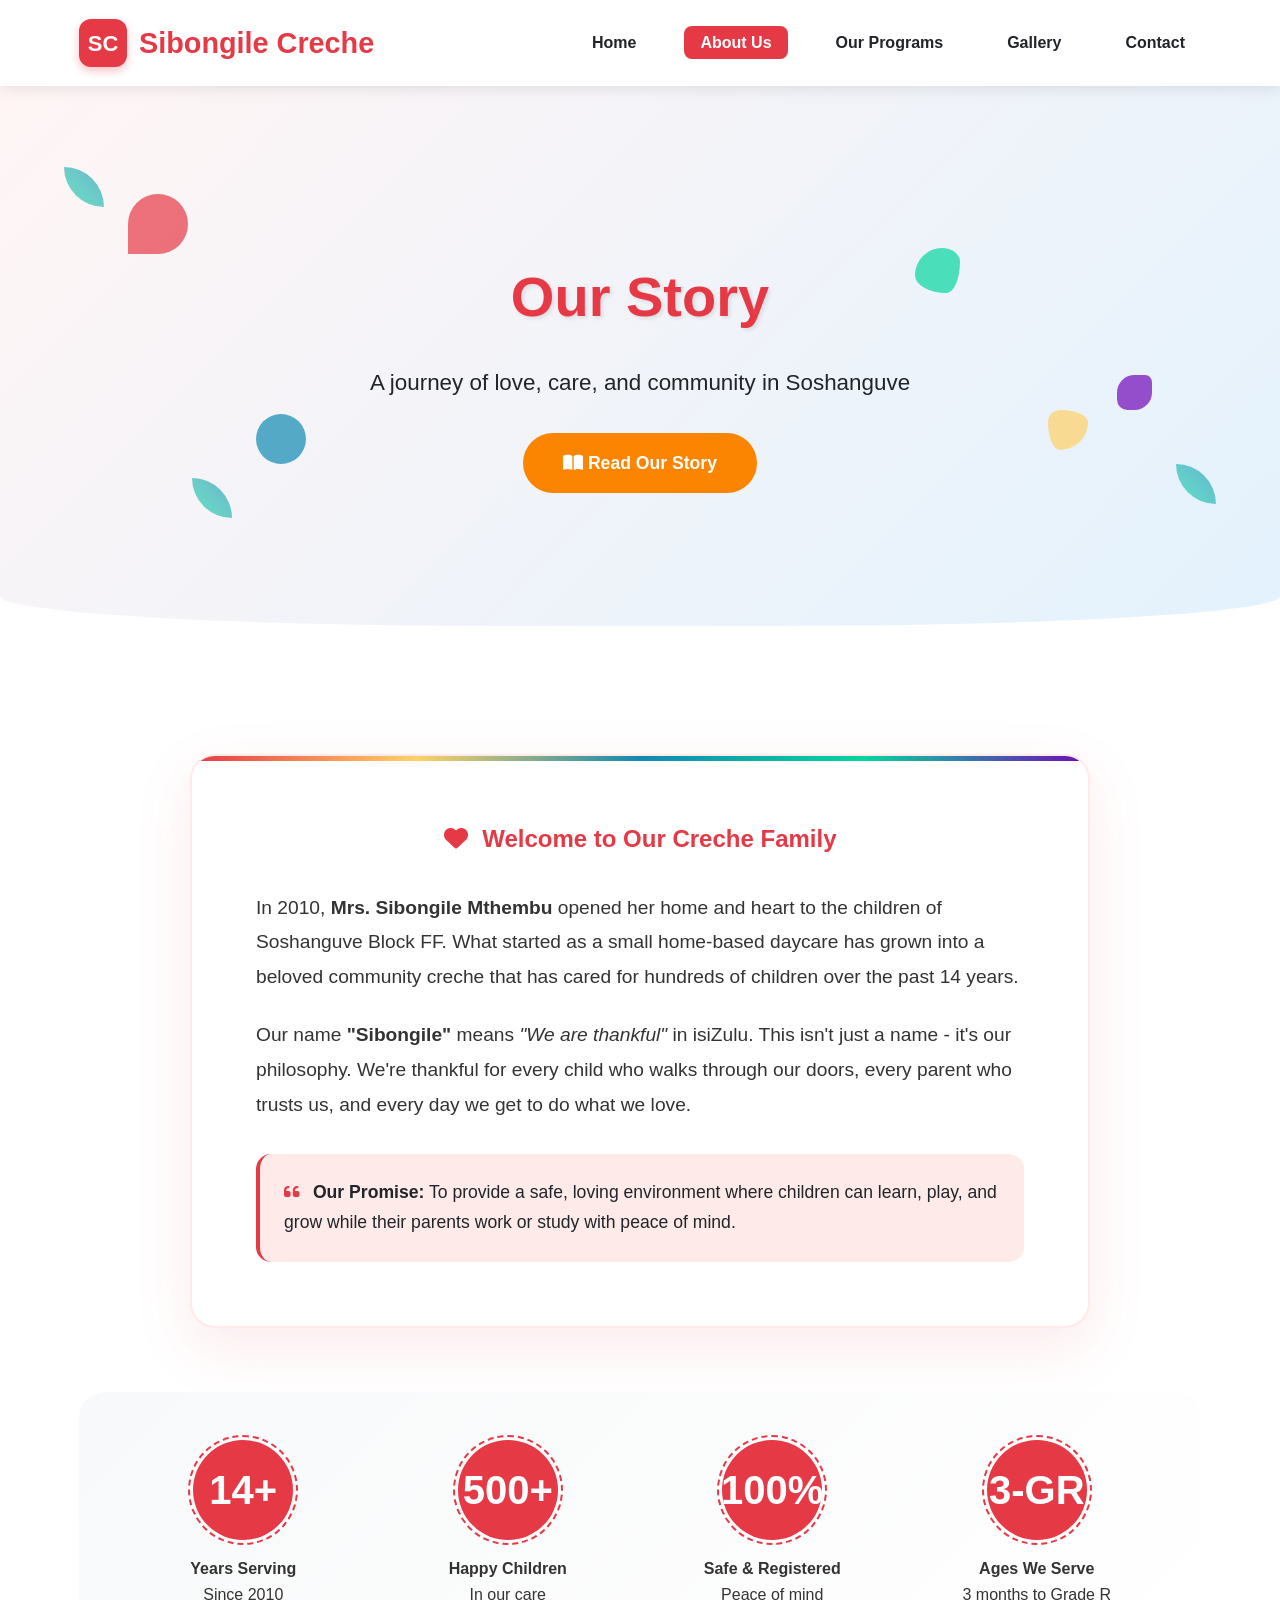
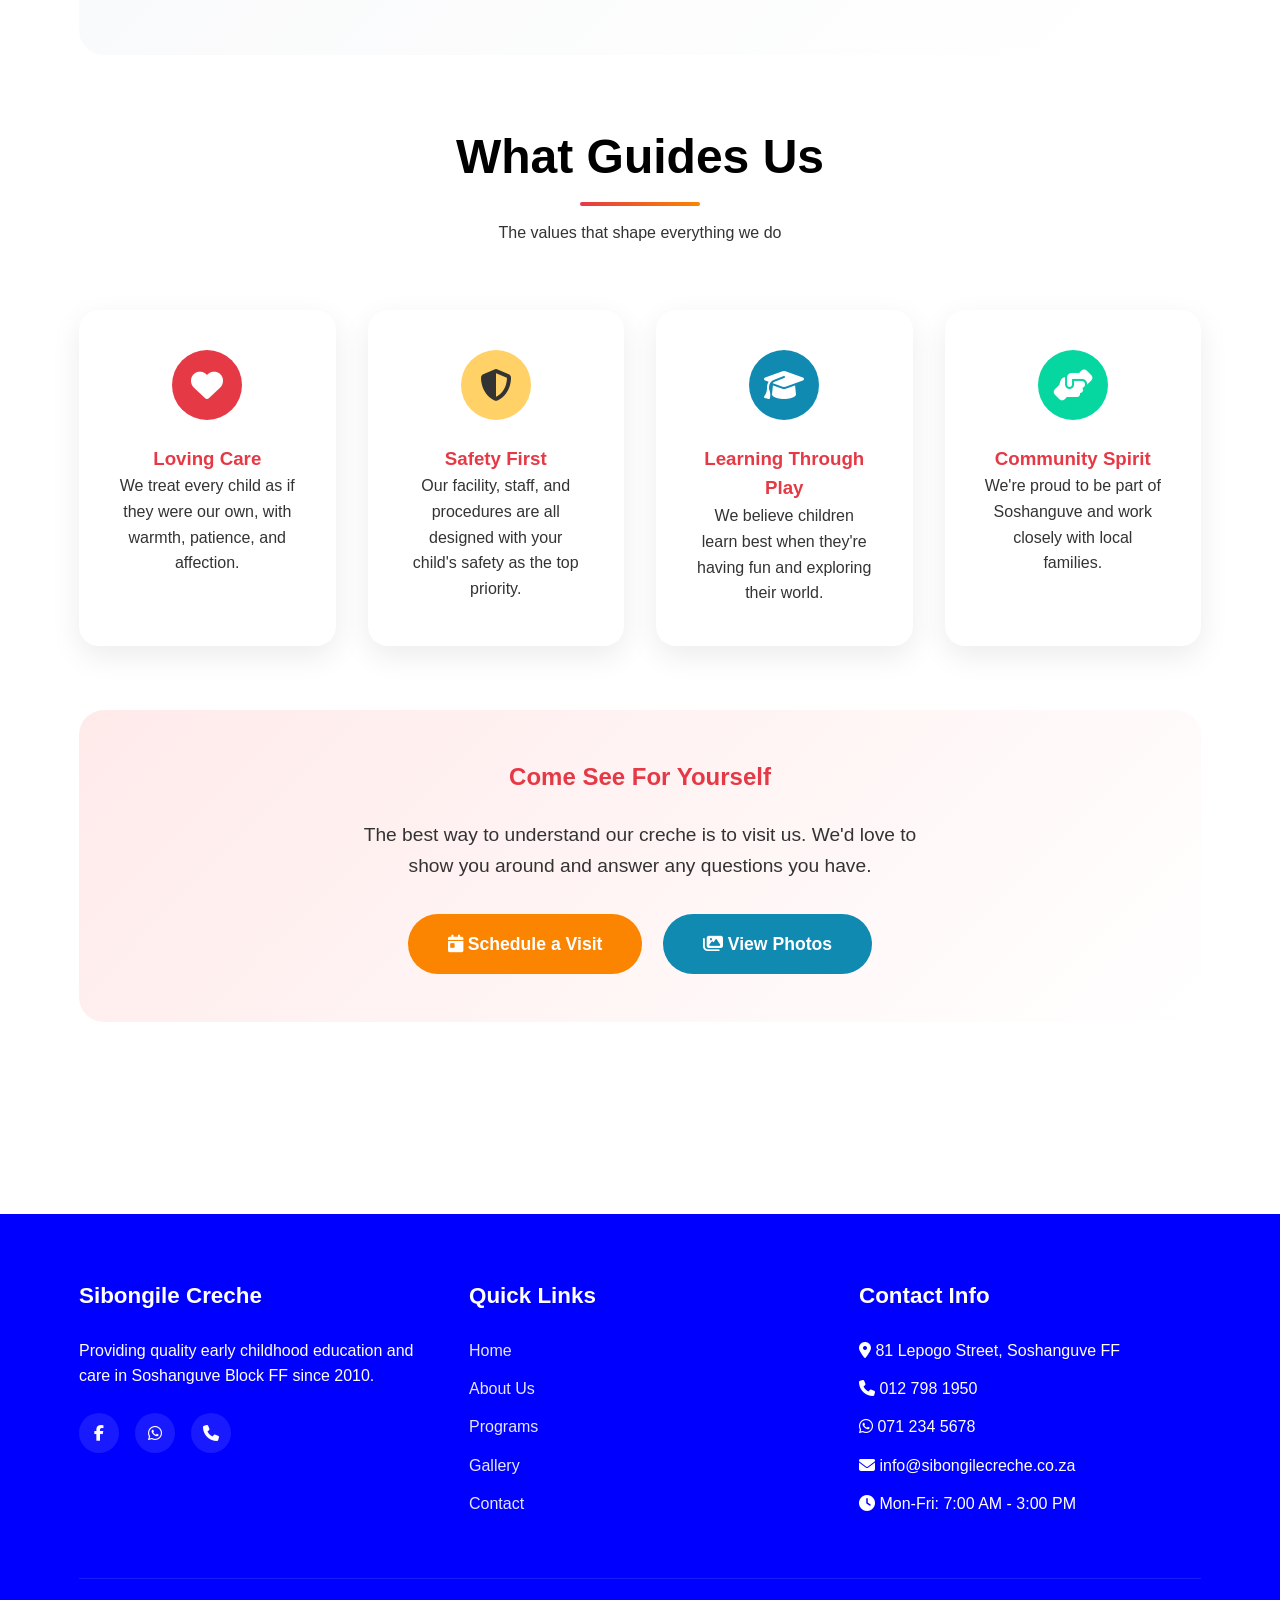
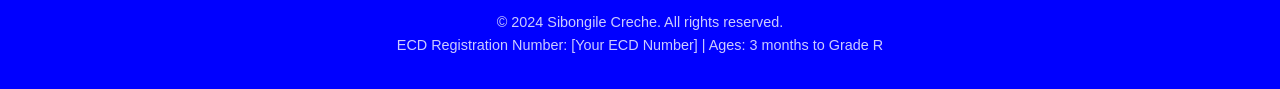
==== about_us.html @ a772001f "Initial commit" ====
<!DOCTYPE html>
<html lang="en">
<head>
    <meta charset="UTF-8">
    <meta name="viewport" content="width=device-width, initial-scale=1.0">
    <title>About Us | Sibongile Creche</title>
    <link rel="stylesheet" href="css_assets/myfirst.css">
    <link rel="stylesheet" href="https://cdnjs.cloudflare.com/ajax/libs/font-awesome/6.4.0/css/all.min.css">
    <style>
        /* Special About Us Page Styles */
        .about-hero-special {
            background: linear-gradient(135deg, #fff5f5 0%, #e3f2fd 100%);
            color: var(--text-dark);
            text-align: center;
            padding: 8rem 1rem 6rem;
            position: relative;
            overflow: hidden;
            min-height: 60vh;
            display: flex;
            align-items: center;
            border-radius: 0 0 40% 40% / 0 0 30px 30px;
        }
        
        /* Animated Background Elements */
        .floating-element {
            position: absolute;
            opacity: 0.7;
            z-index: 0;
            pointer-events: none;
        }
        
        .element-1 {
            width: 60px;
            height: 60px;
            background: var(--primary-red);
            border-radius: 50% 50% 50% 0;
            top: 20%;
            left: 10%;
            animation: float1 20s infinite ease-in-out;
        }
        
        .element-2 {
            width: 40px;
            height: 40px;
            background: var(--sun-yellow);
            border-radius: 30% 70% 70% 30% / 30% 30% 70% 70%;
            top: 60%;
            right: 15%;
            animation: float2 25s infinite ease-in-out;
        }
        
        .element-3 {
            width: 50px;
            height: 50px;
            background: var(--sky-blue);
            border-radius: 50%;
            bottom: 30%;
            left: 20%;
            animation: float3 30s infinite ease-in-out;
        }
        
        .element-4 {
            width: 45px;
            height: 45px;
            background: var(--ocean-blue);
            border-radius: 60% 40% 30% 70% / 60% 30% 70% 40%;
            top: 30%;
            right: 25%;
            animation: float4 22s infinite ease-in-out;
        }
        
        .element-5 {
            width: 35px;
            height: 35px;
            background: var(--violet);
            border-radius: 50% 20% 50% 30%;
            bottom: 40%;
            right: 10%;
            animation: float5 28s infinite ease-in-out;
        }
        
        /* Leaf/Flower Shapes */
        .leaf {
            position: absolute;
            width: 40px;
            height: 40px;
            background: linear-gradient(45deg, var(--ocean-blue), var(--sky-blue));
            border-radius: 0 100%;
            opacity: 0.6;
            z-index: 0;
            pointer-events: none;
        }
        
        .leaf-1 {
            top: 15%;
            left: 5%;
            transform: rotate(45deg);
            animation: leafFloat1 35s infinite linear;
        }
        
        .leaf-2 {
            top: 70%;
            right: 5%;
            transform: rotate(135deg);
            animation: leafFloat2 40s infinite linear;
        }
        
        .leaf-3 {
            bottom: 20%;
            left: 15%;
            transform: rotate(225deg);
            animation: leafFloat3 30s infinite linear;
        }
        
        /* Animations */
        @keyframes float1 {
            0%, 100% { transform: translate(0, 0) rotate(0deg); }
            25% { transform: translate(20px, -30px) rotate(90deg); }
            50% { transform: translate(-15px, -20px) rotate(180deg); }
            75% { transform: translate(10px, 15px) rotate(270deg); }
        }
        
        @keyframes float2 {
            0%, 100% { transform: translate(0, 0) rotate(0deg); }
            33% { transform: translate(-25px, 20px) rotate(120deg); }
            66% { transform: translate(20px, -15px) rotate(240deg); }
        }
        
        @keyframes float3 {
            0%, 100% { transform: translate(0, 0) scale(1); }
            50% { transform: translate(30px, 30px) scale(1.2); }
        }
        
        @keyframes float4 {
            0%, 100% { transform: translate(0, 0) rotate(0deg); }
            50% { transform: translate(-20px, -20px) rotate(180deg); }
        }
        
        @keyframes float5 {
            0% { transform: translate(0, 0) rotate(0deg); }
            100% { transform: translate(100px, 100px) rotate(360deg); }
        }
        
        @keyframes leafFloat1 {
            0% { transform: translate(0, 0) rotate(45deg); }
            25% { transform: translate(50px, -30px) rotate(90deg); }
            50% { transform: translate(100px, 20px) rotate(135deg); }
            75% { transform: translate(50px, 50px) rotate(180deg); }
            100% { transform: translate(0, 0) rotate(225deg); }
        }
        
        @keyframes leafFloat2 {
            0% { transform: translate(0, 0) rotate(135deg); }
            33% { transform: translate(-60px, 40px) rotate(180deg); }
            66% { transform: translate(-30px, -30px) rotate(225deg); }
            100% { transform: translate(0, 0) rotate(270deg); }
        }
        
        @keyframes leafFloat3 {
            0% { transform: translate(0, 0) rotate(225deg); }
            50% { transform: translate(40px, -40px) rotate(270deg); }
            100% { transform: translate(0, 0) rotate(315deg); }
        }
        
        /* Content Styles */
        .about-hero-content {
            position: relative;
            z-index: 1;
        }
        
        .about-hero-special h1 {
            font-size: 3.5rem;
            margin-bottom: 1.5rem;
            color: var(--primary-red);
            text-shadow: 2px 2px 4px rgba(0, 0, 0, 0.1);
        }
        
        .about-hero-special p {
            font-size: 1.4rem;
            max-width: 600px;
            margin: 0 auto 2rem;
            color: var(--text-dark);
        }
        
        /* Story Section with Animation */
        .story-card {
            background: white;
            border-radius: 25px;
            padding: 4rem;
            margin: 4rem auto;
            max-width: 900px;
            box-shadow: 0 20px 60px rgba(230, 57, 70, 0.1);
            position: relative;
            overflow: hidden;
            border: 2px solid var(--soft-red);
        }
        
        .story-card::before {
            content: '';
            position: absolute;
            top: 0;
            left: 0;
            right: 0;
            height: 5px;
            background: linear-gradient(to right, var(--primary-red), var(--sun-yellow), var(--sky-blue), var(--ocean-blue), var(--violet));
        }
        
        /* Values with Icons */
        .values-container {
            display: grid;
            grid-template-columns: repeat(auto-fit, minmax(250px, 1fr));
            gap: 2rem;
            margin: 4rem 0;
        }
        
        .value-card {
            padding: 2.5rem;
            background: white;
            border-radius: 20px;
            text-align: center;
            transition: transform 0.3s ease;
            box-shadow: 0 10px 30px rgba(0, 0, 0, 0.08);
            position: relative;
            overflow: hidden;
        }
        
        .value-card:hover {
            transform: translateY(-10px);
        }
        
        .value-icon {
            width: 70px;
            height: 70px;
            border-radius: 50%;
            display: flex;
            align-items: center;
            justify-content: center;
            font-size: 2rem;
            margin: 0 auto 1.5rem;
            color: white;
        }
        
        .value-card:nth-child(1) .value-icon { background: var(--primary-red); }
        .value-card:nth-child(2) .value-icon { background: var(--sun-yellow); color: #333; }
        .value-card:nth-child(3) .value-icon { background: var(--sky-blue); }
        .value-card:nth-child(4) .value-icon { background: var(--ocean-blue); }
        
        /* Stats with Animation */
        .stats-animated {
            display: grid;
            grid-template-columns: repeat(auto-fit, minmax(180px, 1fr));
            gap: 2rem;
            margin: 4rem 0;
            padding: 3rem;
            background: linear-gradient(135deg, var(--light-gray), white);
            border-radius: 25px;
            position: relative;
            overflow: hidden;
        }
        
        .stat-circle {
            width: 100px;
            height: 100px;
            border-radius: 50%;
            margin: 0 auto 1rem;
            display: flex;
            align-items: center;
            justify-content: center;
            font-size: 2.5rem;
            font-weight: bold;
            color: white;
            position: relative;
        }
        
        .stat-circle::after {
            content: '';
            position: absolute;
            top: -5px;
            left: -5px;
            right: -5px;
            bottom: -5px;
            border-radius: 50%;
            border: 2px dashed;
            animation: rotate 20s linear infinite;
        }
        
        .stat-circle:nth-child(1) { background: var(--primary-red); }
        .stat-circle:nth-child(1)::after { border-color: var(--primary-red); }
        
        .stat-circle:nth-child(2) { background: var(--sun-yellow); color: #333; }
        .stat-circle:nth-child(2)::after { border-color: var(--sun-yellow); }
        
        .stat-circle:nth-child(3) { background: var(--sky-blue); }
        .stat-circle:nth-child(3)::after { border-color: var(--sky-blue); }
        
        .stat-circle:nth-child(4) { background: var(--ocean-blue); }
        .stat-circle:nth-child(4)::after { border-color: var(--ocean-blue); }
        
        @keyframes rotate {
            0% { transform: rotate(0deg); }
            100% { transform: rotate(360deg); }
        }
        
        /* Responsive */
        @media (max-width: 768px) {
            .about-hero-special {
                padding: 6rem 1rem 4rem;
                min-height: 50vh;
            }
            
            .about-hero-special h1 {
                font-size: 2.5rem;
            }
            
            .story-card {
                padding: 2rem;
                margin: 2rem auto;
            }
            
            .floating-element, .leaf {
                display: none; /* Hide animations on mobile for performance */
            }
        }
    </style>
</head>
<body>
    <header>
        <div class="container">
            <nav>
                <div class="logo">
                    <div class="logo-icon">SC</div>
                    <h1>Sibongile Creche</h1>
                </div>
                
                <button class="mobile-menu-btn" id="mobileMenuBtn">
                    <i class="fas fa-bars"></i>
                </button>
                
                <ul class="nav-links" id="navLinks">
                    <li><a href="index.html">Home</a></li>
                    <li><a href="about_us.html" class="active">About Us</a></li>
                    <li><a href="programs.html">Our Programs</a></li>
                    <li><a href="gallery.html">Gallery</a></li>
                    <li><a href="contact.html">Contact</a></li>
                </ul>
            </nav>
        </div>
    </header>

    <!-- Special Animated Hero -->
    <section class="about-hero-special">
        <!-- Animated Background Elements -->
        <div class="floating-element element-1"></div>
        <div class="floating-element element-2"></div>
        <div class="floating-element element-3"></div>
        <div class="floating-element element-4"></div>
        <div class="floating-element element-5"></div>
        
        <!-- Leaf/Flower Shapes -->
        <div class="leaf leaf-1"></div>
        <div class="leaf leaf-2"></div>
        <div class="leaf leaf-3"></div>
        
        <div class="container about-hero-content">
            <h1>Our Story</h1>
            <p>A journey of love, care, and community in Soshanguve</p>
            <div style="margin-top: 2rem;">
                <a href="#our-story" class="btn btn-primary" style="padding: 1rem 2.5rem;">
                    <i class="fas fa-book-open"></i> Read Our Story
                </a>
            </div>
        </div>
    </section>

    <section class="page-content">
        <div class="container">
            <!-- Story Card -->
            <div id="our-story" class="story-card">
                <h2 style="color: var(--primary-red); text-align: center; margin-bottom: 2rem;">
                    <i class="fas fa-heart" style="margin-right: 0.5rem;"></i>
                    Welcome to Our Creche Family
                </h2>
                
                <p style="font-size: 1.2rem; line-height: 1.8; margin-bottom: 1.5rem;">
                    In 2010, <strong>Mrs. Sibongile Mthembu</strong> opened her home and heart to the children of Soshanguve Block FF. What started as a small home-based daycare has grown into a beloved community creche that has cared for hundreds of children over the past 14 years.
                </p>
                
                <p style="font-size: 1.2rem; line-height: 1.8; margin-bottom: 1.5rem;">
                    Our name <strong>"Sibongile"</strong> means <em>"We are thankful"</em> in isiZulu. This isn't just a name - it's our philosophy. We're thankful for every child who walks through our doors, every parent who trusts us, and every day we get to do what we love.
                </p>
                
                <div style="background: var(--soft-red); padding: 1.5rem; border-radius: 15px; margin-top: 2rem; border-left: 4px solid var(--primary-red);">
                    <p style="font-size: 1.1rem; line-height: 1.7; margin: 0; color: var(--text-dark);">
                        <i class="fas fa-quote-left" style="color: var(--primary-red); margin-right: 0.5rem;"></i>
                        <strong>Our Promise:</strong> To provide a safe, loving environment where children can learn, play, and grow while their parents work or study with peace of mind.
                    </p>
                </div>
            </div>

            <!-- Animated Stats -->
            <div class="stats-animated">
                <div style="text-align: center;">
                    <div class="stat-circle">14+</div>
                    <h4>Years Serving</h4>
                    <p>Since 2010</p>
                </div>
                
                <div style="text-align: center;">
                    <div class="stat-circle">500+</div>
                    <h4>Happy Children</h4>
                    <p>In our care</p>
                </div>
                
                <div style="text-align: center;">
                    <div class="stat-circle">100%</div>
                    <h4>Safe & Registered</h4>
                    <p>Peace of mind</p>
                </div>
                
                <div style="text-align: center;">
                    <div class="stat-circle">3-GR</div>
                    <h4>Ages We Serve</h4>
                    <p>3 months to Grade R</p>
                </div>
            </div>

            <!-- Our Values -->
            <div class="page-header">
                <h1>What Guides Us</h1>
                <p>The values that shape everything we do</p>
            </div>
            
            <div class="values-container">
                <div class="value-card">
                    <div class="value-icon">
                        <i class="fas fa-heart"></i>
                    </div>
                    <h3 style="color: var(--primary-red);">Loving Care</h3>
                    <p>We treat every child as if they were our own, with warmth, patience, and affection.</p>
                </div>
                
                <div class="value-card">
                    <div class="value-icon">
                        <i class="fas fa-shield-alt"></i>
                    </div>
                    <h3 style="color: var(--primary-red);">Safety First</h3>
                    <p>Our facility, staff, and procedures are all designed with your child's safety as the top priority.</p>
                </div>
                
                <div class="value-card">
                    <div class="value-icon">
                        <i class="fas fa-graduation-cap"></i>
                    </div>
                    <h3 style="color: var(--primary-red);">Learning Through Play</h3>
                    <p>We believe children learn best when they're having fun and exploring their world.</p>
                </div>
                
                <div class="value-card">
                    <div class="value-icon">
                        <i class="fas fa-hands-helping"></i>
                    </div>
                    <h3 style="color: var(--primary-red);">Community Spirit</h3>
                    <p>We're proud to be part of Soshanguve and work closely with local families.</p>
                </div>
            </div>

            <!-- Simple CTA -->
            <div style="text-align: center; margin: 4rem 0; padding: 3rem; background: linear-gradient(135deg, var(--soft-red), white); border-radius: 25px;">
                <h2 style="color: var(--primary-red); margin-bottom: 1.5rem;">Come See For Yourself</h2>
                <p style="font-size: 1.2rem; margin-bottom: 2rem; max-width: 600px; margin-left: auto; margin-right: auto;">
                    The best way to understand our creche is to visit us. We'd love to show you around and answer any questions you have.
                </p>
                <a href="contact.html" class="btn btn-primary" style="padding: 1rem 2.5rem; font-size: 1.1rem;">
                    <i class="fas fa-calendar-day"></i> Schedule a Visit
                </a>
                <a href="gallery.html" class="btn btn-secondary" style="padding: 1rem 2.5rem; font-size: 1.1rem; margin-left: 1rem;">
                    <i class="fas fa-images"></i> View Photos
                </a>
            </div>
        </div>
    </section>

    <!-- Footer -->
    <footer>
        <div class="container">
            <div class="footer-content">
                <div class="footer-section">
                    <h3>Sibongile Creche</h3>
                    <p>Providing quality early childhood education and care in Soshanguve Block FF since 2010.</p>
                    <div class="social-links">
                        <a href="#" class="social-icon"><i class="fab fa-facebook-f"></i></a>
                        <a href="#" class="social-icon"><i class="fab fa-whatsapp"></i></a>
                        <a href="#" class="social-icon"><i class="fas fa-phone"></i></a>
                    </div>
                </div>
                
                <div class="footer-section">
                    <h3>Quick Links</h3>
                    <ul class="footer-links">
                        <li><a href="index.html">Home</a></li>
                        <li><a href="about_us.html">About Us</a></li>
                        <li><a href="programs.html">Programs</a></li>
                        <li><a href="gallery.html">Gallery</a></li>
                        <li><a href="contact.html">Contact</a></li>
                    </ul>
                </div>
                
                <div class="footer-section">
                    <h3>Contact Info</h3>
                    <ul class="footer-links">
                        <li><i class="fas fa-map-marker-alt"></i> 81 Lepogo Street, Soshanguve FF</li>
                        <li><i class="fas fa-phone"></i> 012 798 1950</li>
                        <li><i class="fab fa-whatsapp"></i> 071 234 5678</li>
                        <li><i class="fas fa-envelope"></i> info@sibongilecreche.co.za</li>
                        <li><i class="fas fa-clock"></i> Mon-Fri: 7:00 AM - 3:00 PM</li>
                    </ul>
                </div>
            </div>
            
            <div class="copyright">
                <p>&copy; 2024 Sibongile Creche. All rights reserved.</p>
                <p>ECD Registration Number: [Your ECD Number] | Ages: 3 months to Grade R</p>
            </div>
        </div>
    </footer>

    <script>
        // Mobile Menu
        document.getElementById('mobileMenuBtn').addEventListener('click', function() {
            document.getElementById('navLinks').classList.toggle('active');
        });
        
        document.querySelectorAll('.nav-links a').forEach(link => {
            link.addEventListener('click', () => {
                document.getElementById('navLinks').classList.remove('active');
            });
        });
        
        // Parallax effect for floating elements on scroll
        document.addEventListener('scroll', function() {
            const scrolled = window.pageYOffset;
            const rate = scrolled * -0.5;
            
            document.querySelectorAll('.floating-element, .leaf').forEach(element => {
                element.style.transform = `translateY(${rate * 0.5}px)`;
            });
        });
    </script>
</body>
</html>
---- css_assets/myfirst.css ----
/* ===== CSS RESET & BASE STYLES ===== */
* {
    margin: 0;
    padding: 0;
    box-sizing: border-box;
}

body {
    font-family: 'Segoe UI', Tahoma, Geneva, Verdana, sans-serif;
    line-height: 1.6;
    color: #333;
    background-color: #fff;
}

.container {
    width: 90%;
    max-width: 1200px;
    margin: 0 auto;
    padding: 0 15px;
}

/* ===== VIBRANT COLOR PALETTE ===== */
:root {
    /* Main Reds - Primary Brand Colors */
    --primary-red: #e63946;      /* Bright vibrant red */
    --dark-red: #d00000;         /* Darker red for contrast */
    --light-red: #ff6b6b;        /* Lighter red */
    --soft-red: #ffeaea;         /* Very light red for backgrounds */
    
    /* Vibrant Accent Colors */
    --sun-yellow: #ffd166;       /* Warm sunshine yellow */
    --sky-blue: #118ab2;         /* Calm sky blue */
    --ocean-blue: #06d6a0;       /* Fresh teal/green-blue */
    --violet: #7209b7;           /* Royal purple/violet */
    --orange: #fb8500;           /* Bright orange */
    
    /* Neutrals */
    --white: #ffffff;
    --light-gray: #f8f9fa;
    --medium-gray: #e9ecef;
    --dark-gray: #495057;
    --text-dark: #212529;
    --text-light: #6c757d;
}

/* ===== HEADER & NAVIGATION ===== */
header {
    background-color: var(--white);
    box-shadow: 0 2px 15px rgba(0, 0, 0, 0.1);
    position: sticky;
    top: 0;
    z-index: 1000;
}

nav {
    display: flex;
    justify-content: space-between;
    align-items: center;
    padding: 1.2rem 0;
}

.logo {
    display: flex;
    align-items: center;
    gap: 12px;
}

.logo-icon {
    width: 48px;
    height: 48px;
    background-color: var(--primary-red);
    border-radius: 12px;
    display: flex;
    align-items: center;
    justify-content: center;
    color: white;
    font-weight: bold;
    font-size: 22px;
    box-shadow: 0 4px 8px rgba(230, 57, 70, 0.3);
}

.logo h1 {
    font-size: 1.8rem;
    color: var(--primary-red);
    font-weight: 700;
}

.nav-links {
    display: flex;
    list-style: none;
    gap: 2rem;
}

.nav-links a {
    text-decoration: none;
    color: var(--text-dark);
    font-weight: 600;
    padding: 0.5rem 1rem;
    border-radius: 8px;
    transition: all 0.3s ease;
}

.nav-links a:hover {
    background-color: var(--soft-red);
    color: var(--primary-red);
}

.nav-links a.active {
    background-color: var(--primary-red);
    color: white;
}

.mobile-menu-btn {
    display: none;
    background: none;
    border: none;
    font-size: 1.8rem;
    cursor: pointer;
    color: var(--primary-red);
}

/* ===== ABOUT US PAGE SPECIFIC STYLES ===== */

/* Hero Section for About Us */
.about-hero {
    background: 
        linear-gradient(rgba(0, 0, 0, 0.6), rgba(0, 0, 0, 0.7)),
        url('../image_assets/about-hero.jpg') center/cover no-repeat;
    color: white;
    text-align: center;
    padding: 6rem 1rem;
    border-radius: 0 0 30px 30px;
    margin-bottom: 3rem;
    position: relative;
    overflow: hidden;
    min-height: 400px;
    display: flex;
    align-items: center;
}

.about-hero h1 {
    font-size: 3.2rem;
    margin-bottom: 1.5rem;
    text-shadow: 2px 2px 8px rgba(0, 0, 0, 0.3);
}

.about-hero p {
    font-size: 1.3rem;
    max-width: 700px;
    margin: 0 auto;
}

/* Story Section */
.story-section {
    display: grid;
    grid-template-columns: 1fr 1fr;
    gap: 4rem;
    align-items: center;
    margin: 4rem 0;
    padding: 0;
}

.story-image {
    border-radius: 20px;
    overflow: hidden;
    box-shadow: 0 15px 35px rgba(0, 0, 0, 0.1);
}

.story-image img {
    width: 100%;
    height: 350px;
    object-fit: cover;
    display: block;
}

/* Stats Section */
.stats-section {
    display: grid;
    grid-template-columns: repeat(auto-fit, minmax(200px, 1fr));
    gap: 2rem;
    margin: 4rem 0;
    padding: 3rem;
    background-color: var(--light-gray);
    border-radius: 20px;
}

.stat-item {
    text-align: center;
    padding: 2rem;
    background: white;
    border-radius: 15px;
    box-shadow: 0 5px 20px rgba(0, 0, 0, 0.05);
}

.stat-number {
    font-size: 2.5rem;
    font-weight: bold;
    color: var(--primary-red);
    margin-bottom: 0.5rem;
}

/* Team Section */
.team-grid {
    display: grid;
    grid-template-columns: repeat(auto-fit, minmax(280px, 1fr));
    gap: 2.5rem;
    margin: 3rem 0;
}

.team-card {
    background: white;
    border-radius: 20px;
    padding: 2.5rem;
    text-align: center;
    box-shadow: 0 10px 30px rgba(0, 0, 0, 0.08);
    border: 2px solid var(--medium-gray);
}

.team-icon {
    width: 100px;
    height: 100px;
    border-radius: 50%;
    background-color: var(--soft-red);
    display: flex;
    align-items: center;
    justify-content: center;
    margin: 0 auto 1.5rem;
    font-size: 2.5rem;
    color: var(--primary-red);
}

.team-card h3 {
    color: var(--primary-red);
    margin-bottom: 0.5rem;
    font-size: 1.4rem;
}

.team-card p {
    color: var(--text-dark);
    margin-bottom: 1rem;
}

.team-tags {
    display: flex;
    flex-wrap: wrap;
    gap: 0.5rem;
    justify-content: center;
    margin-top: 1rem;
}

.team-tag {
    background: var(--soft-red);
    padding: 0.3rem 0.8rem;
    border-radius: 20px;
    font-size: 0.85rem;
    color: var(--primary-red);
}

/* Why Choose Us Section */
.why-choose-section {
    background-color: var(--light-gray);
    padding: 4rem 0;
    margin: 4rem 0;
    border-radius: 30px;
}

/* Responsive Design for About Us */
@media (max-width: 768px) {
    .story-section {
        grid-template-columns: 1fr;
        gap: 2rem;
    }
    
    .about-hero h1 {
        font-size: 2.2rem;
    }
    
    .stats-section {
        padding: 2rem;
    }
    
    .team-grid {
        grid-template-columns: 1fr;
    }
}
/* ===== HERO SECTION ===== */
.hero {
    background: 
        linear-gradient(rgba(0, 0, 0, 0.5), rgba(0, 0, 0, 0.6)),
        url('../images/daycare-hero.jpg') center/cover no-repeat;
    color: white;
    text-align: center;
    padding: 6rem 1rem;
    margin-bottom: 3rem;
    border-radius: 0 0 30px 30px;
    position: relative;
    min-height: 500px;
    display: flex;
    align-items: center;
    overflow: hidden;
}

.hero::before {
    content: '';
    position: absolute;
    top: 0;
    left: 0;
    right: 0;
    bottom: 0;
    background: 
        linear-gradient(rgba(0, 0, 0, 0.5), rgba(0, 0, 0, 0.6)),
        url('../image_assets/crechee.png') center/cover no-repeat;
    filter: blur(5px);
    z-index: -1;
    transform: scale(1.1);
}

.hero .container {
    position: relative;
    z-index: 1;
}

.hero h2 {
    font-size: 3.2rem;
    margin-bottom: 1.5rem;
    text-shadow: 2px 2px 8px rgba(0, 0, 0, 0.3);
}

.hero p {
    font-size: 1.3rem;
    max-width: 800px;
    margin: 0 auto 3rem;
    opacity: 0.95;
    text-shadow: 1px 1px 4px rgba(0, 0, 0, 0.3);
}

.cta-buttons {
    display: flex;
    gap: 1.5rem;
    justify-content: center;
    flex-wrap: wrap;
}

.btn {
    padding: 1rem 2.5rem;
    border-radius: 50px;
    text-decoration: none;
    font-weight: bold;
    font-size: 1.1rem;
    display: inline-block;
    transition: all 0.3s ease;
    border: none;
    cursor: pointer;
}

.btn-primary {
    background-color: var(--orange);
    color: white;
}

.btn-primary:hover {
    background-color: #e67700;
    transform: translateY(-3px);
    box-shadow: 0 8px 20px rgba(251, 133, 0, 0.4);
}

.btn-secondary {
    background-color: var(--sky-blue);
    color: white;
}

.btn-secondary:hover {
    background-color: #0d7a9c;
    transform: translateY(-3px);
    box-shadow: 0 8px 20px rgba(17, 138, 178, 0.4);
}

/* ===== FEATURE CARDS ===== */
.features {
    display: grid;
    grid-template-columns: repeat(4, 1fr); /* 4 cards in one row */
    gap: 2rem;
    padding: 4rem 0;
}

.feature-card {
    background: var(--white);
    border-radius: 20px;
    padding: 2rem;
    text-align: center;
    box-shadow: 0 10px 30px rgba(0, 0, 0, 0.08);
    transition: transform 0.3s ease;
    border: 2px solid var(--medium-gray);
}

.feature-card:hover {
    transform: translateY(-10px);
    border-color: var(--primary-red);
    box-shadow: 0 15px 40px rgba(230, 57, 70, 0.15);
}

.feature-icon {
    width: 70px;
    height: 70px;
    border-radius: 50%;
    background-color: var(--soft-red);
    display: flex;
    align-items: center;
    justify-content: center;
    margin: 0 auto 1.5rem;
    font-size: 1.8rem;
    color: var(--primary-red);
}

/* TEXT COLOR IS NOW BLACK */
.feature-card h3 {
    color: var(--text-dark); /* BLACK TEXT */
    margin-bottom: 1rem;
    font-size: 1.4rem;
    font-weight: 600;
}

.feature-card p {
    color: var(--text-dark); /* BLACK TEXT */
    line-height: 1.6;
    font-size: 0.95rem;
}

/* ===== MAIN CONTENT AREA ===== */
.page-content {
    padding: 4rem 0;
}

.page-header {
    text-align: center;
    margin-bottom: 4rem;
}

.page-header h1 {
    color: black;
    font-size: 3rem;
    margin-bottom: 1.5rem;
    position: relative;
    display: inline-block;
}

.page-header h1::after {
    content: '';
    position: absolute;
    bottom: -10px;
    left: 50%;
    transform: translateX(-50%);
    width: 120px;
    height: 4px;
    background: linear-gradient(to right, var(--primary-red), var(--orange));
    border-radius: 2px;
}

/* ===== GALLERY STYLES ===== */
.gallery-grid {
    display: grid;
    grid-template-columns: repeat(auto-fill, minmax(280px, 1fr));
    gap: 1.5rem;
    margin-top: 3rem;
}

.gallery-item {
    border-radius: 15px;
    overflow: hidden;
    box-shadow: 0 5px 20px rgba(0, 0, 0, 0.1);
    transition: transform 0.3s ease;
}

.gallery-item:hover {
    transform: scale(1.05);
}

.gallery-item img {
    width: 100%;
    height: 250px;
    object-fit: cover;
    display: block;
}

.gallery-item > div {
    padding: 1.5rem;
    background: white;
}

/* ===== PROGRAM CARDS ===== */
.program-cards {
    display: grid;
    grid-template-columns: repeat(auto-fit, minmax(320px, 1fr));
    gap: 3rem;
}

.program-card {
    background: var(--white);
    border-radius: 20px;
    overflow: hidden;
    box-shadow: 0 10px 30px rgba(0, 0, 0, 0.1);
    border: 2px solid var(--medium-gray);
}

.program-header {
    background-color: grey;
    color: white;
    padding: 2rem;
    text-align: center;
}

.program-body {
    padding: 2.5rem;
}

.program-body h3 {
    color: var(--primary-red);
    margin-bottom: 1.5rem;
    font-size: 1.4rem;
}

.program-body ul {
    list-style: none;
    margin: 1.5rem 0;
}

.program-body li {
    margin-bottom: 0.8rem;
    padding-left: 1.5rem;
    position: relative;
}

.program-body li::before {
    content: '✓';
    position: absolute;
    left: 0;
    color: var(--primary-red);
    font-weight: bold;
}

/* ===== CONTACT STYLES ===== */
.contact-container {
    display: grid;
    grid-template-columns: repeat(auto-fit, minmax(300px, 1fr));
    gap: 4rem;
}

.contact-info {
    background-color: var(--soft-red);
    padding: 2.5rem;
    border-radius: 20px;
}

.contact-item {
    display: flex;
    align-items: center;
    gap: 1.5rem;
    margin-bottom: 2rem;
}

.contact-icon {
    width: 50px;
    height: 50px;
    background-color: var(--primary-red);
    border-radius: 50%;
    display: flex;
    align-items: center;
    justify-content: center;
    color: white;
    font-size: 1.2rem;
}

.form-group {
    margin-bottom: 1.5rem;
}

.form-group label {
    display: block;
    margin-bottom: 0.5rem;
    color: var(--text-dark);
    font-weight: 600;
}

.form-group input,
.form-group select,
.form-group textarea {
    width: 100%;
    padding: 0.8rem 1rem;
    border: 2px solid var(--medium-gray);
    border-radius: 8px;
    font-family: inherit;
    font-size: 1rem;
}

.form-group input:focus,
.form-group select:focus,
.form-group textarea:focus {
    outline: none;
    border-color: var(--primary-red);
}

/* ===== FOOTER ===== */
footer {
    background-color: blue;
    color: white;
    padding: 4rem 0 2rem;
    margin-top: 4rem;
}

.footer-content {
    display: grid;
    grid-template-columns: repeat(auto-fit, minmax(250px, 1fr));
    gap: 3rem;
    margin-bottom: 3rem;
}

.footer-section h3 {
    margin-bottom: 1.5rem;
    font-size: 1.4rem;
}

.footer-links {
    list-style: none;
}

.footer-links li {
    margin-bottom: 0.8rem;
}

.footer-links a {
    color: rgba(255, 255, 255, 0.9);
    text-decoration: none;
    transition: color 0.3s ease;
}

.footer-links a:hover {
    color: white;
}

.social-links {
    display: flex;
    gap: 1rem;
    margin-top: 1.5rem;
}

.social-icon {
    width: 40px;
    height: 40px;
    background-color: rgba(255, 255, 255, 0.1);
    border-radius: 50%;
    display: flex;
    align-items: center;
    justify-content: center;
    color: white;
    text-decoration: none;
    transition: background-color 0.3s ease;
}

.social-icon:hover {
    background-color: rgba(255, 255, 255, 0.2);
}

.copyright {
    text-align: center;
    padding-top: 2rem;
    border-top: 1px solid rgba(255, 255, 255, 0.1);
    color: rgba(255, 255, 255, 0.8);
    font-size: 0.9rem;
}

/* ===== RESPONSIVE DESIGN ===== */
@media (max-width: 1200px) {
    .features {
        grid-template-columns: repeat(2, 1fr); /* 2 cards per row on tablets */
    }
}

@media (max-width: 768px) {
    .features {
        grid-template-columns: 1fr; /* 1 card per row on mobile */
    }
    
    .nav-links {
        display: none;
        position: absolute;
        top: 100%;
        left: 0;
        width: 100%;
        background-color: var(--white);
        flex-direction: column;
        padding: 1rem;
        box-shadow: 0 10px 20px rgba(0, 0, 0, 0.1);
    }
    
    .nav-links.active {
        display: flex;
    }
    
    .mobile-menu-btn {
        display: block;
    }
    
    .hero h2 {
        font-size: 2.2rem;
    }
    
    .hero p {
        font-size: 1.1rem;
    }
    
    .cta-buttons {
        flex-direction: column;
        align-items: center;
    }
    
    .btn {
        width: 100%;
        max-width: 300px;
        text-align: center;
    }
    
    .page-header h1 {
        font-size: 2.2rem;
    }
    
    .contact-container {
        grid-template-columns: 1fr;
        gap: 2rem;
    }
    
    .contact-item {
        flex-direction: column;
        text-align: center;
    }
    
    .contact-icon {
        margin: 0 auto;
    }
}

/* ===== UTILITY CLASSES ===== */
.text-center {
    text-align: center;
}

.mt-1 { margin-top: 1rem; }
.mt-2 { margin-top: 2rem; }
.mt-3 { margin-top: 3rem; }
.mb-1 { margin-bottom: 1rem; }
.mb-2 { margin-bottom: 2rem; }
.mb-3 { margin-bottom: 3rem; }

.color-red { color: var(--primary-red); }
.color-yellow { color: var(--sun-yellow); }
.color-blue { color: var(--sky-blue); }
.color-teal { color: var(--ocean-blue); }
.color-orange { color: var(--orange); }
.color-purple { color: var(--violet); }

/* ===== ANIMATIONS ===== */
@keyframes fadeIn {
    from {
        opacity: 0;
        transform: translateY(20px);
    }
    to {
        opacity: 1;
        transform: translateY(0);
    }
}

.fade-in {
    animation: fadeIn 0.6s ease-out;
}
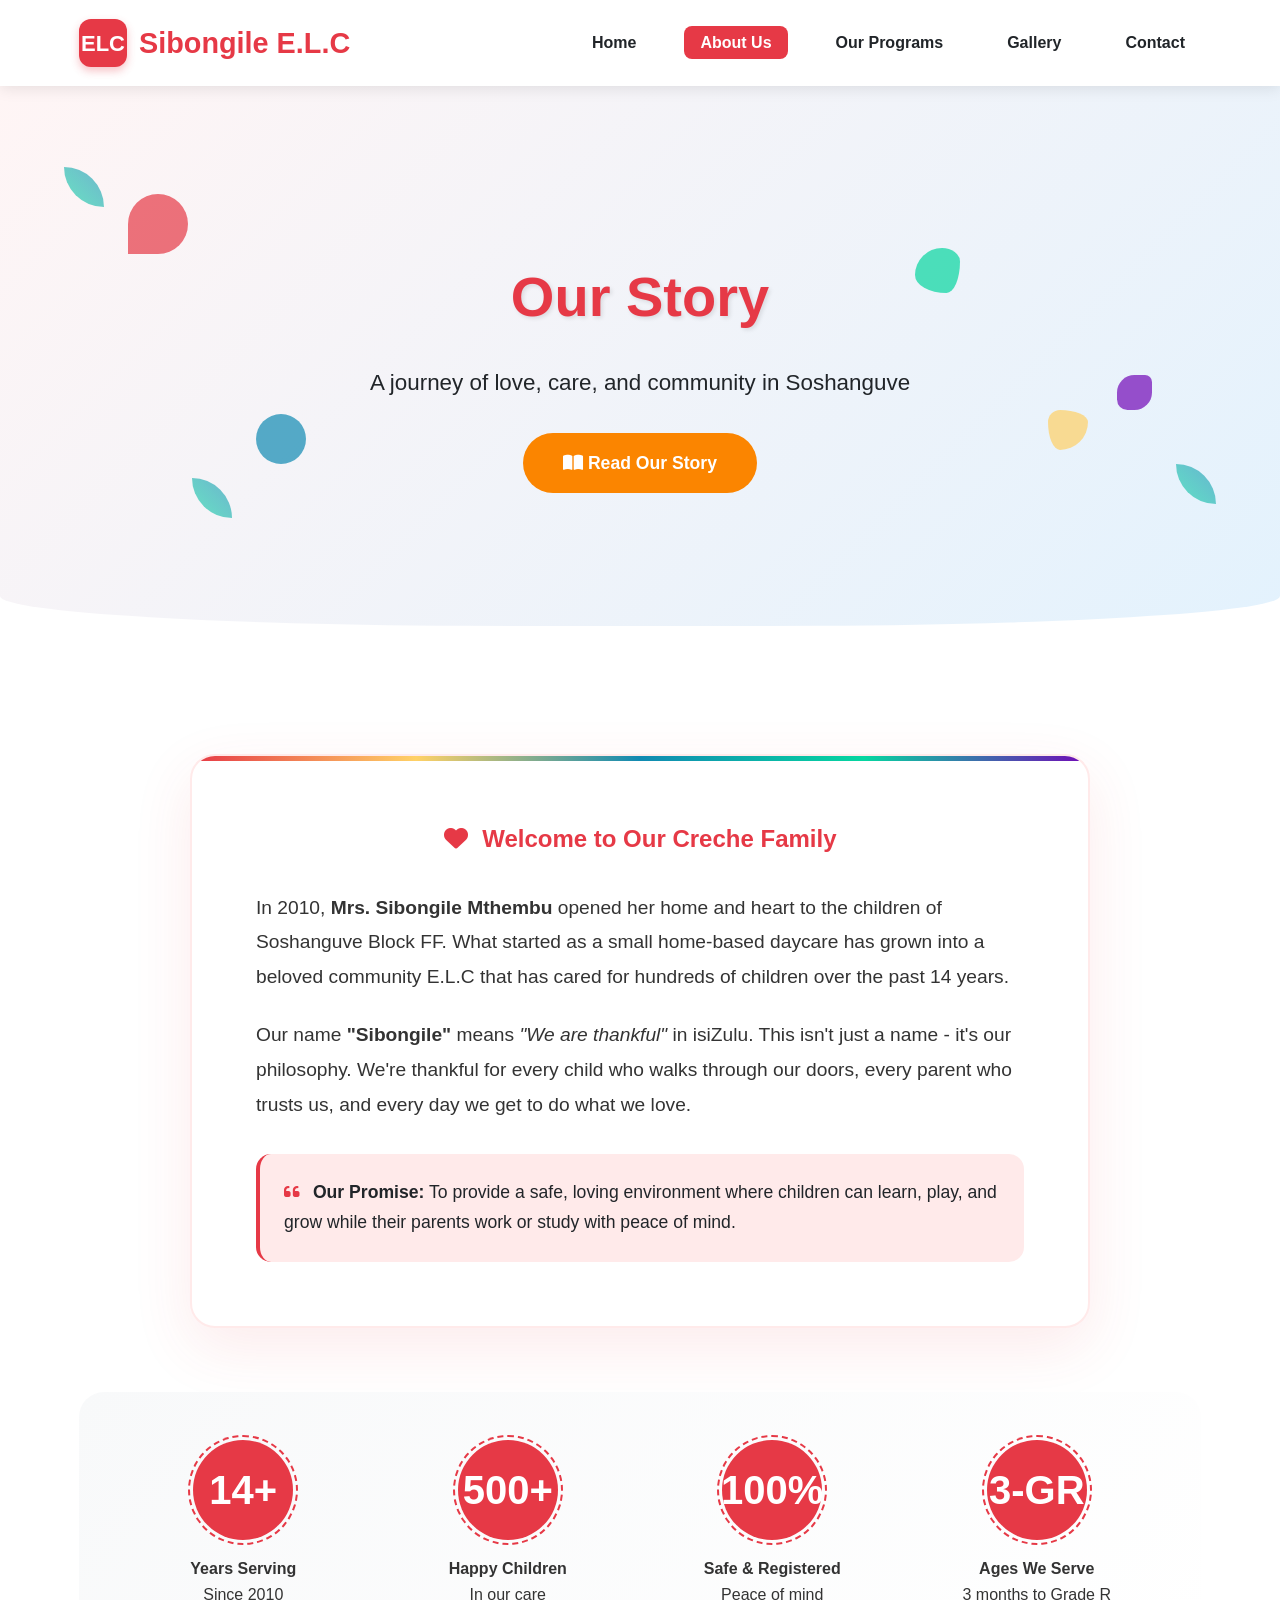
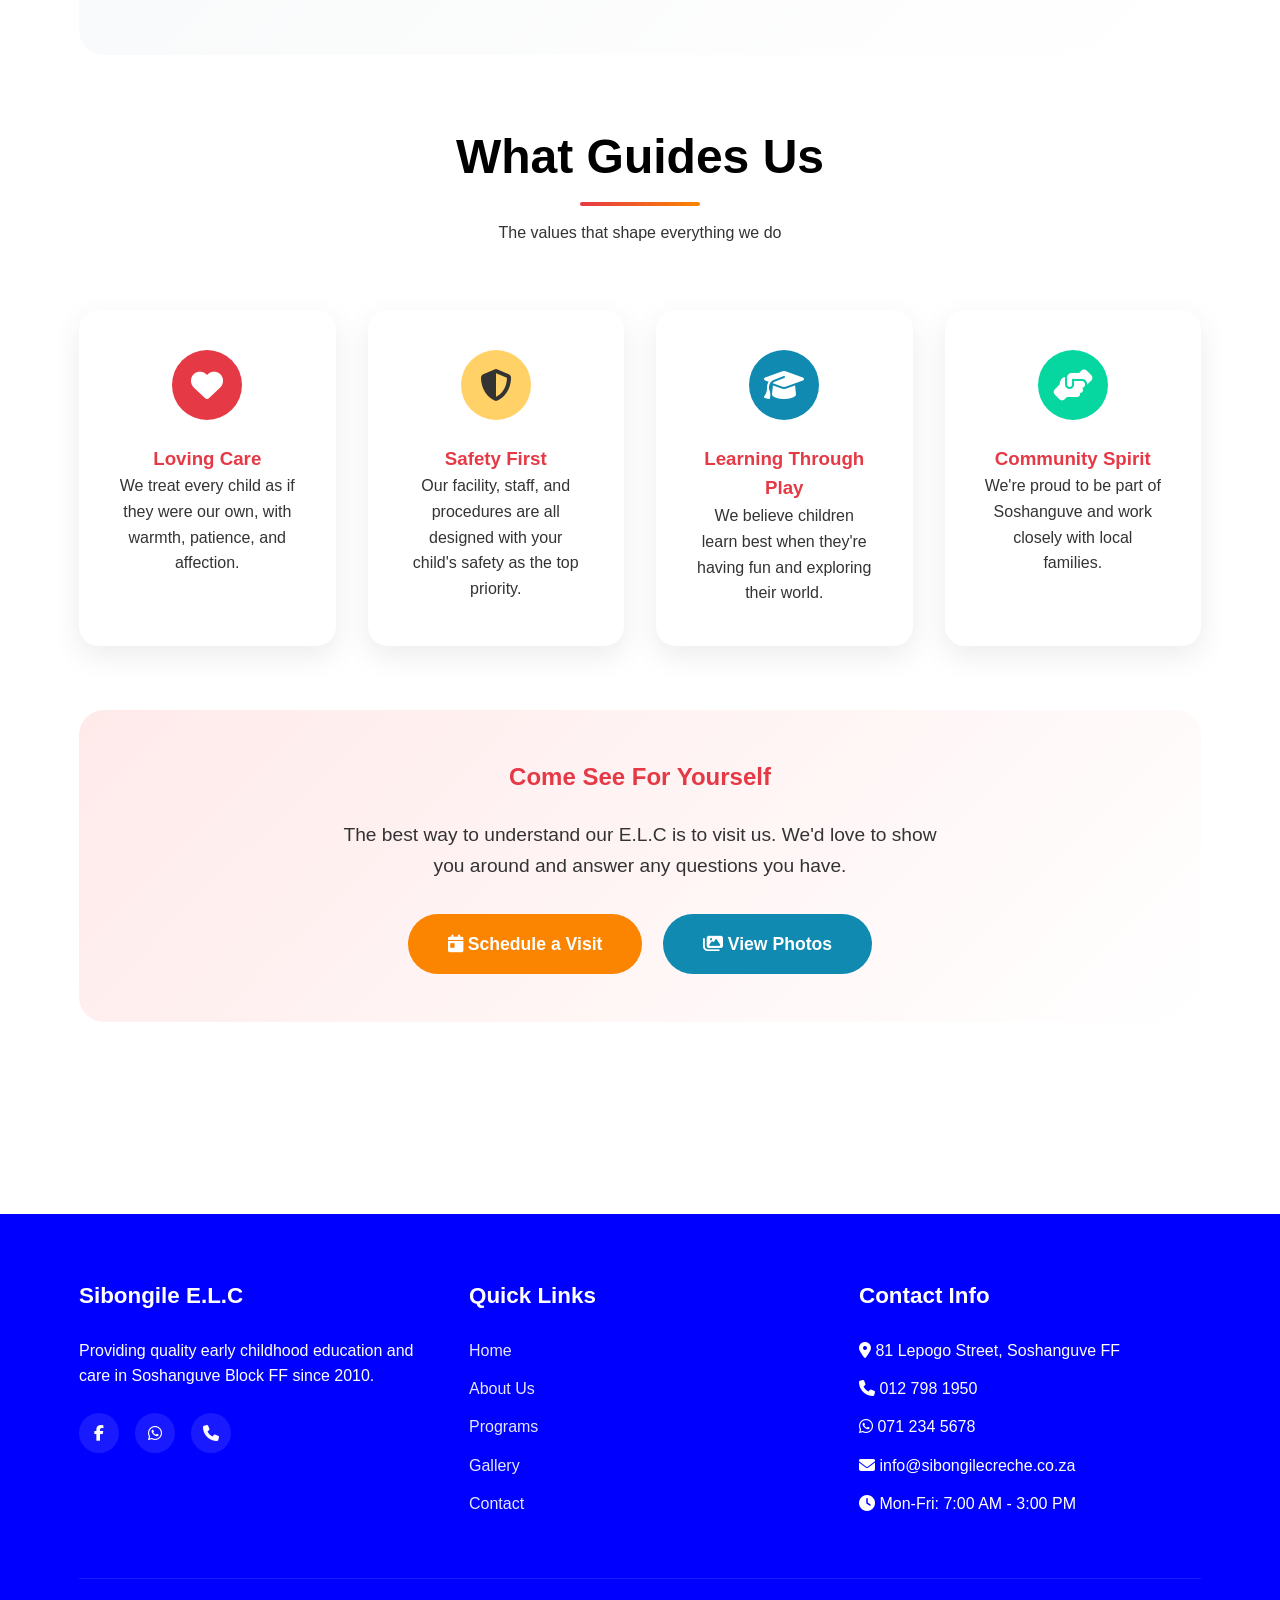
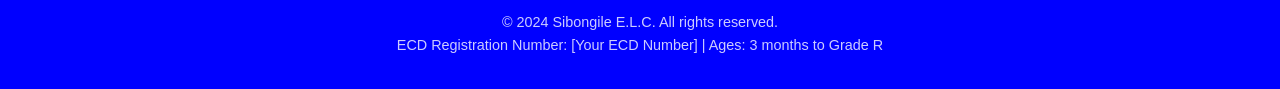
==== commit fb3c1688: "Rebrand to Sibongile E.L.C Site-wide name change and logo text update." ====
--- a/about_us.html
+++ b/about_us.html
@@ -3,7 +3,7 @@
 <head>
     <meta charset="UTF-8">
     <meta name="viewport" content="width=device-width, initial-scale=1.0">
-    <title>About Us | Sibongile Creche</title>
+    <title>About Us | Sibongile E.L.C</title>
     <link rel="stylesheet" href="css_assets/myfirst.css">
     <link rel="stylesheet" href="https://cdnjs.cloudflare.com/ajax/libs/font-awesome/6.4.0/css/all.min.css">
     <style>
@@ -328,8 +328,8 @@
         <div class="container">
             <nav>
                 <div class="logo">
-                    <div class="logo-icon">SC</div>
-                    <h1>Sibongile Creche</h1>
+                    <div class="logo-icon">ELC</div>
+                    <h1>Sibongile E.L.C</h1>
                 </div>
                 
                 <button class="mobile-menu-btn" id="mobileMenuBtn">
@@ -382,7 +382,7 @@
                 </h2>
                 
                 <p style="font-size: 1.2rem; line-height: 1.8; margin-bottom: 1.5rem;">
-                    In 2010, <strong>Mrs. Sibongile Mthembu</strong> opened her home and heart to the children of Soshanguve Block FF. What started as a small home-based daycare has grown into a beloved community creche that has cared for hundreds of children over the past 14 years.
+                    In 2010, <strong>Mrs. Sibongile Mthembu</strong> opened her home and heart to the children of Soshanguve Block FF. What started as a small home-based daycare has grown into a beloved community E.L.C that has cared for hundreds of children over the past 14 years.
                 </p>
                 
                 <p style="font-size: 1.2rem; line-height: 1.8; margin-bottom: 1.5rem;">
@@ -468,7 +468,7 @@
             <div style="text-align: center; margin: 4rem 0; padding: 3rem; background: linear-gradient(135deg, var(--soft-red), white); border-radius: 25px;">
                 <h2 style="color: var(--primary-red); margin-bottom: 1.5rem;">Come See For Yourself</h2>
                 <p style="font-size: 1.2rem; margin-bottom: 2rem; max-width: 600px; margin-left: auto; margin-right: auto;">
-                    The best way to understand our creche is to visit us. We'd love to show you around and answer any questions you have.
+                    The best way to understand our E.L.C is to visit us. We'd love to show you around and answer any questions you have.
                 </p>
                 <a href="contact.html" class="btn btn-primary" style="padding: 1rem 2.5rem; font-size: 1.1rem;">
                     <i class="fas fa-calendar-day"></i> Schedule a Visit
@@ -485,7 +485,7 @@
         <div class="container">
             <div class="footer-content">
                 <div class="footer-section">
-                    <h3>Sibongile Creche</h3>
+                    <h3>Sibongile E.L.C</h3>
                     <p>Providing quality early childhood education and care in Soshanguve Block FF since 2010.</p>
                     <div class="social-links">
                         <a href="#" class="social-icon"><i class="fab fa-facebook-f"></i></a>
@@ -518,7 +518,7 @@
             </div>
             
             <div class="copyright">
-                <p>&copy; 2024 Sibongile Creche. All rights reserved.</p>
+                <p>&copy; 2024 Sibongile E.L.C. All rights reserved.</p>
                 <p>ECD Registration Number: [Your ECD Number] | Ages: 3 months to Grade R</p>
             </div>
         </div>
@@ -546,5 +546,6 @@
             });
         });
     </script>
+    <script src="/myjavascrip.js"></script>
 </body>
-</html>+</html>
--- a/css_assets/myfirst.css
+++ b/css_assets/myfirst.css
@@ -255,6 +255,142 @@
     font-size: 0.85rem;
     color: var(--primary-red);
 }
+
+/* ===== FEES & PACKAGES ===== */
+.fees {
+    padding: 4rem 0;
+    background-color: var(--soft-red);
+}
+
+.fees-grid {
+    display: grid;
+    grid-template-columns: repeat(auto-fit, minmax(280px, 1fr));
+    gap: 2rem;
+    margin-top: 2rem;
+}
+
+.fee-card {
+    background-color: white;
+    padding: 2rem;
+    border-radius: 18px;
+    box-shadow: 0 8px 22px rgba(0, 0, 0, 0.08);
+    text-align: center;
+}
+
+.fee-card h3 {
+    font-size: 1.4rem;
+    margin-bottom: 0.3rem;
+}
+
+.age {
+    color: var(--text-light);
+    font-size: 0.9rem;
+    margin-bottom: 1rem;
+}
+
+.price {
+    font-size: 2.2rem;
+    font-weight: bold;
+    color: var(--primary-red);
+    margin-bottom: 1.5rem;
+}
+
+.price span {
+    font-size: 0.9rem;
+    font-weight: normal;
+    color: var(--text-light);
+}
+
+.fee-card ul {
+    list-style: none;
+    margin-bottom: 2rem;
+}
+
+.fee-card ul li {
+    margin-bottom: 0.6rem;
+    color: var(--text-dark);
+}
+
+/* Featured (Most Popular) */
+.fee-card.featured {
+    border: 2px solid var(--primary-red);
+    transform: scale(1.05);
+}
+
+.fees-note {
+    text-align: center;
+    margin-top: 2rem;
+    font-size: 0.9rem;
+    color: var(--text-light);
+}
+
+/* Fees List Layout (No Boxes) */
+.fees-list {
+    display: flex;
+    flex-direction: column;
+    gap: 1.5rem;
+    margin-top: 2rem;
+}
+
+.fee-row {
+    display: grid;
+    grid-template-columns: 1.2fr 0.6fr 2fr 0.6fr;
+    gap: 1.5rem;
+    align-items: center;
+    padding: 1.2rem 0;
+    border-bottom: 1px solid var(--medium-gray);
+}
+
+.fee-row:last-child {
+    border-bottom: none;
+}
+
+.fee-row-title h3 {
+    margin-bottom: 0.3rem;
+}
+
+.fee-row-price .price {
+    font-size: 1.6rem;
+    font-weight: bold;
+    color: var(--primary-red);
+}
+
+.fee-row-details {
+    display: flex;
+    flex-wrap: wrap;
+    gap: 0.6rem 1.2rem;
+    color: var(--text-dark);
+}
+
+.fee-row-details span i {
+    color: var(--primary-red);
+    margin-right: 0.4rem;
+}
+
+.fee-tag {
+    display: inline-block;
+    margin-top: 0.3rem;
+    padding: 0.2rem 0.6rem;
+    background: var(--soft-red);
+    color: var(--primary-red);
+    border-radius: 999px;
+    font-size: 0.8rem;
+    font-weight: 600;
+}
+
+@media (max-width: 900px) {
+    .fee-row {
+        grid-template-columns: 1fr;
+        gap: 0.8rem;
+    }
+
+    .fee-row-action .btn {
+        width: 100%;
+        max-width: 320px;
+    }
+}
+
+
 
 /* Why Choose Us Section */
 .why-choose-section {
@@ -488,6 +624,26 @@
 }
 
 /* ===== PROGRAM CARDS ===== */
+
+.age-badge {
+    text-decoration: none;
+    color: var(--text-dark);
+    transition: transform 0.2s ease, box-shadow 0.2s ease;
+}
+
+.age-badge:hover {
+    transform: translateY(-3px);
+    box-shadow: 0 8px 20px rgba(0, 0, 0, 0.15);
+}
+
+.age-badge:active {
+    transform: translateY(0);
+}
+
+html {
+    scroll-behavior: smooth;
+}
+
 .program-cards {
     display: grid;
     grid-template-columns: repeat(auto-fit, minmax(320px, 1fr));
@@ -598,6 +754,7 @@
     outline: none;
     border-color: var(--primary-red);
 }
+
 
 /* ===== FOOTER ===== */
 footer {
@@ -771,4 +928,4 @@
 
 .fade-in {
     animation: fadeIn 0.6s ease-out;
-}+}
